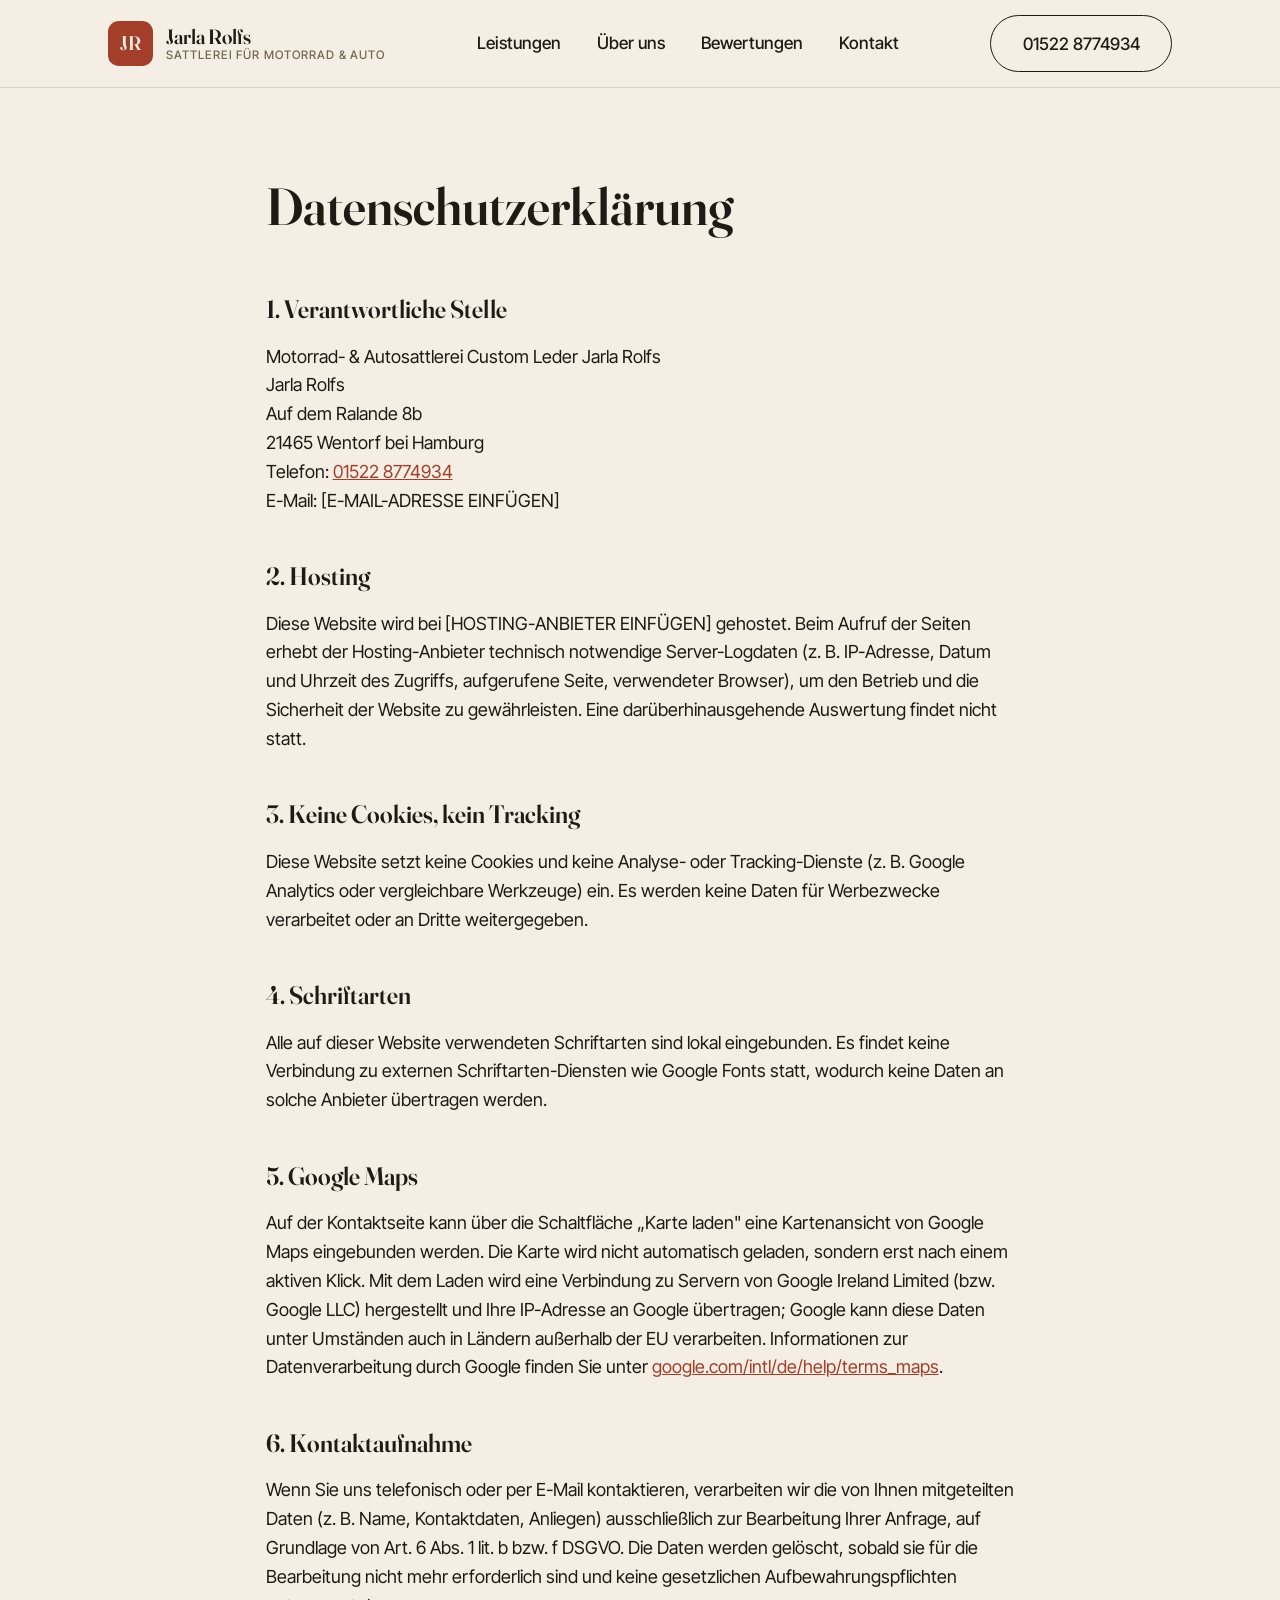
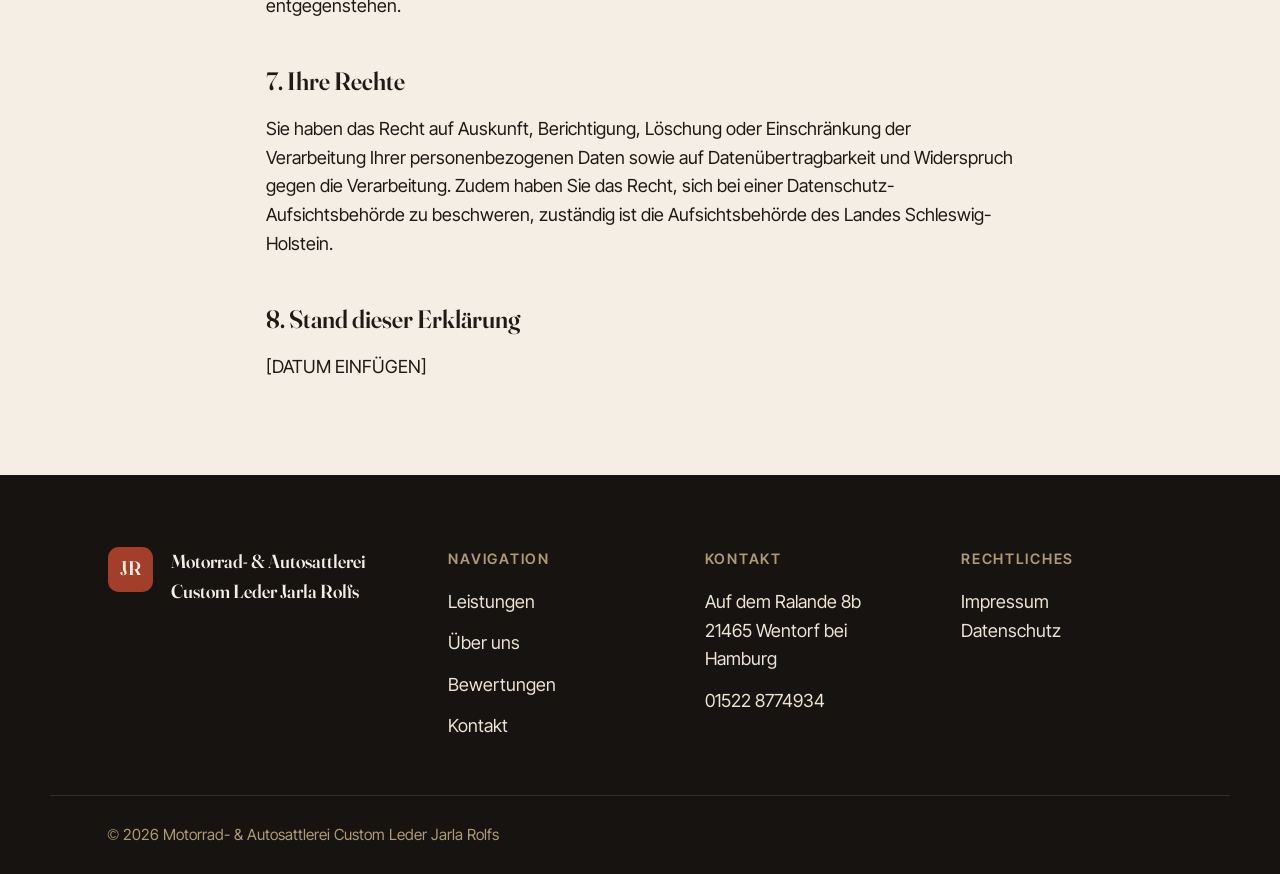
==== datenschutz.html @ fbc93535 "Add files via upload" ====
<!doctype html>
<html lang="de">
<head>
<meta charset="UTF-8">
<meta name="viewport" content="width=device-width, initial-scale=1">
<title>Datenschutz | Motorrad- &amp; Autosattlerei Custom Leder Jarla Rolfs</title>
<meta name="description" content="Datenschutzerklärung der Motorrad- & Autosattlerei Custom Leder Jarla Rolfs in Wentorf bei Hamburg gemäß DSGVO.">
<meta name="robots" content="noindex">

<link rel="icon" href="assets/images/favicon.svg" type="image/svg+xml">
<link rel="icon" href="assets/images/favicon-32.png" sizes="32x32" type="image/png">
<link rel="apple-touch-icon" href="assets/images/apple-touch-icon.png">

<link rel="preload" href="assets/fonts/InterTight-400.woff2" as="font" type="font/woff2" crossorigin>
<link rel="stylesheet" href="assets/css/styles.css">
</head>
<body>

<a href="#main" class="visually-hidden">Zum Inhalt springen</a>

<header class="site-header">
  <div class="wrap header-inner">
    <a href="index.html" class="logo" aria-label="Zur Startseite – Motorrad- &amp; Autosattlerei Custom Leder Jarla Rolfs">
      <span class="logo-mark" aria-hidden="true">JR</span>
      <span class="logo-word">Jarla Rolfs<small>Sattlerei für Motorrad &amp; Auto</small></span>
    </a>

    <nav class="main-nav" id="primary-nav-wrap" aria-label="Hauptnavigation">
      <ul id="primary-nav">
        <li><a href="index.html#leistungen">Leistungen</a></li>
        <li><a href="index.html#werkstatt">Über uns</a></li>
        <li><a href="index.html#bewertungen">Bewertungen</a></li>
        <li><a href="index.html#kontakt">Kontakt</a></li>
      </ul>
    </nav>

    <div class="header-actions">
      <a href="tel:+4915228774934" class="btn btn-outline">01522 8774934</a>
      <a href="tel:+4915228774934" class="btn btn-primary btn-call" aria-label="Anrufen: 01522 8774934">Anrufen</a>
      <button type="button" class="nav-toggle" aria-expanded="false" aria-controls="primary-nav-wrap" aria-label="Menü öffnen">
        <span></span><span></span><span></span>
      </button>
    </div>
  </div>
</header>

<main id="main" class="legal-page">
  <div class="wrap">
    <h1>Datenschutzerklärung</h1>

    <h2>1. Verantwortliche Stelle</h2>
    <p>
      Motorrad- &amp; Autosattlerei Custom Leder Jarla Rolfs<br>
      Jarla Rolfs<br>
      Auf dem Ralande 8b<br>
      21465 Wentorf bei Hamburg<br>
      Telefon: <a href="tel:+4915228774934">01522 8774934</a><br>
      E-Mail: [E-MAIL-ADRESSE EINFÜGEN]
    </p>

    <h2>2. Hosting</h2>
    <p>Diese Website wird bei [HOSTING-ANBIETER EINFÜGEN] gehostet. Beim Aufruf der Seiten erhebt der Hosting-Anbieter technisch notwendige Server-Logdaten (z. B. IP-Adresse, Datum und Uhrzeit des Zugriffs, aufgerufene Seite, verwendeter Browser), um den Betrieb und die Sicherheit der Website zu gewährleisten. Eine darüberhinausgehende Auswertung findet nicht statt.</p>

    <h2>3. Keine Cookies, kein Tracking</h2>
    <p>Diese Website setzt keine Cookies und keine Analyse- oder Tracking-Dienste (z. B. Google Analytics oder vergleichbare Werkzeuge) ein. Es werden keine Daten für Werbezwecke verarbeitet oder an Dritte weitergegeben.</p>

    <h2>4. Schriftarten</h2>
    <p>Alle auf dieser Website verwendeten Schriftarten sind lokal eingebunden. Es findet keine Verbindung zu externen Schriftarten-Diensten wie Google Fonts statt, wodurch keine Daten an solche Anbieter übertragen werden.</p>

    <h2>5. Google Maps</h2>
    <p>Auf der Kontaktseite kann über die Schaltfläche „Karte laden" eine Kartenansicht von Google Maps eingebunden werden. Die Karte wird nicht automatisch geladen, sondern erst nach einem aktiven Klick. Mit dem Laden wird eine Verbindung zu Servern von Google Ireland Limited (bzw. Google LLC) hergestellt und Ihre IP-Adresse an Google übertragen; Google kann diese Daten unter Umständen auch in Ländern außerhalb der EU verarbeiten. Informationen zur Datenverarbeitung durch Google finden Sie unter <a href="https://www.google.com/intl/de/help/terms_maps/" target="_blank" rel="noopener">google.com/intl/de/help/terms_maps</a>.</p>

    <h2>6. Kontaktaufnahme</h2>
    <p>Wenn Sie uns telefonisch oder per E-Mail kontaktieren, verarbeiten wir die von Ihnen mitgeteilten Daten (z. B. Name, Kontaktdaten, Anliegen) ausschließlich zur Bearbeitung Ihrer Anfrage, auf Grundlage von Art. 6 Abs. 1 lit. b bzw. f DSGVO. Die Daten werden gelöscht, sobald sie für die Bearbeitung nicht mehr erforderlich sind und keine gesetzlichen Aufbewahrungspflichten entgegenstehen.</p>

    <h2>7. Ihre Rechte</h2>
    <p>Sie haben das Recht auf Auskunft, Berichtigung, Löschung oder Einschränkung der Verarbeitung Ihrer personenbezogenen Daten sowie auf Datenübertragbarkeit und Widerspruch gegen die Verarbeitung. Zudem haben Sie das Recht, sich bei einer Datenschutz-Aufsichtsbehörde zu beschweren, zuständig ist die Aufsichtsbehörde des Landes Schleswig-Holstein.</p>

    <h2>8. Stand dieser Erklärung</h2>
    <p>[DATUM EINFÜGEN]</p>
  </div>
</main>

<footer class="site-footer">
  <div class="wrap footer-grid">
    <div class="footer-brand">
      <span class="logo-mark" aria-hidden="true">JR</span>
      <p>Motorrad- &amp; Autosattlerei<br>Custom Leder Jarla Rolfs</p>
    </div>

    <nav aria-label="Footer-Navigation">
      <h3>Navigation</h3>
      <ul>
        <li><a href="index.html#leistungen">Leistungen</a></li>
        <li><a href="index.html#werkstatt">Über uns</a></li>
        <li><a href="index.html#bewertungen">Bewertungen</a></li>
        <li><a href="index.html#kontakt">Kontakt</a></li>
      </ul>
    </nav>

    <div class="footer-contact">
      <h3>Kontakt</h3>
      <p>
        Auf dem Ralande 8b<br>21465 Wentorf bei Hamburg<br>
        <a href="tel:+4915228774934">01522 8774934</a>
      </p>
    </div>

    <div class="footer-legal">
      <h3>Rechtliches</h3>
      <ul>
        <li><a href="impressum.html">Impressum</a></li>
        <li><a href="datenschutz.html">Datenschutz</a></li>
      </ul>
    </div>
  </div>

  <div class="wrap footer-bottom">
    <p>© 2026 Motorrad- &amp; Autosattlerei Custom Leder Jarla Rolfs</p>
  </div>
</footer>

<script src="assets/js/main.js" defer></script>
</body>
</html>
---- assets/css/styles.css ----
/* ==========================================================================
   Motorrad- & Autosattlerei Custom Leder Jarla Rolfs
   ========================================================================== */

@font-face {
  font-family: "Fraunces Display";
  src: url("../fonts/Fraunces-Display-600.woff2") format("woff2");
  font-weight: 600;
  font-style: normal;
  font-display: swap;
}

@font-face {
  font-family: "Fraunces Accent";
  src: url("../fonts/Fraunces-Italic-Accent-460.woff2") format("woff2");
  font-weight: 460;
  font-style: italic;
  font-display: swap;
}

@font-face {
  font-family: "Inter Tight";
  src: url("../fonts/InterTight-400.woff2") format("woff2");
  font-weight: 400;
  font-style: normal;
  font-display: swap;
}

@font-face {
  font-family: "Inter Tight";
  src: url("../fonts/InterTight-500.woff2") format("woff2");
  font-weight: 500;
  font-style: normal;
  font-display: swap;
}

@font-face {
  font-family: "Inter Tight";
  src: url("../fonts/InterTight-600.woff2") format("woff2");
  font-weight: 600;
  font-style: normal;
  font-display: swap;
}

/* ---- tokens -------------------------------------------------------- */
:root {
  --ink: #201a16;
  --paper: #f4eee4;
  --paper-dim: #ece3d3;
  --coal: #171310;
  --accent: #a23e2a;
  --accent-dark: #7c2e1e;
  --accent-bright: #d1654b;
  --tan: #746750;
  --tan-light: #ac9a78;
  --line: #ded3c2;

  --font-display: "Fraunces Display", Georgia, "Times New Roman", serif;
  --font-accent: "Fraunces Accent", Georgia, "Times New Roman", serif;
  --font-body: "Inter Tight", -apple-system, BlinkMacSystemFont, "Segoe UI", sans-serif;

  --wrap: 1180px;
  --page-pad: clamp(1.25rem, 4.5vw, 4rem);

  --ease: cubic-bezier(0.22, 0.61, 0.36, 1);
}

/* ---- reset ----------------------------------------------------------- */
*,
*::before,
*::after {
  box-sizing: border-box;
}

html {
  font-size: clamp(16px, 15px + 0.25vw, 18px);
  -webkit-text-size-adjust: 100%;
  scroll-behavior: smooth;
}

@media (prefers-reduced-motion: reduce) {
  html {
    scroll-behavior: auto;
  }
  *,
  *::before,
  *::after {
    animation-duration: 0.01ms !important;
    animation-iteration-count: 1 !important;
    transition-duration: 0.01ms !important;
    scroll-behavior: auto !important;
  }
}

body {
  margin: 0;
  background: var(--paper);
  color: var(--ink);
  font-family: var(--font-body);
  font-weight: 400;
  line-height: 1.6;
  -webkit-font-smoothing: antialiased;
  text-rendering: optimizeLegibility;
}

img {
  max-width: 100%;
  display: block;
}

[hidden] {
  display: none !important;
}

a {
  color: inherit;
}

ul,
ol {
  list-style: none;
  margin: 0;
  padding: 0;
}

h1,
h2,
h3,
p,
dl,
dd {
  margin: 0;
}

button {
  font: inherit;
  color: inherit;
  background: none;
  border: none;
  cursor: pointer;
}

:focus-visible {
  outline: 3px solid var(--accent);
  outline-offset: 3px;
}

.wrap {
  max-width: var(--wrap);
  margin-inline: auto;
  padding-inline: var(--page-pad);
}

.visually-hidden {
  position: absolute;
  width: 1px;
  height: 1px;
  padding: 0;
  margin: -1px;
  overflow: hidden;
  clip: rect(0, 0, 0, 0);
  white-space: nowrap;
  border: 0;
}

/* ---- type -------------------------------------------------------- */
.eyebrow {
  font-family: var(--font-body);
  font-weight: 600;
  font-size: 0.8rem;
  letter-spacing: 0.16em;
  text-transform: uppercase;
  color: var(--tan);
  margin: 0 0 1rem;
}

.eyebrow-light {
  color: var(--paper-dim);
}

.display-xl {
  font-family: var(--font-display);
  font-weight: 600;
  font-size: clamp(2.6rem, 2.05rem + 3.6vw, 5.1rem);
  line-height: 1.02;
  letter-spacing: -0.01em;
  margin: 0;
  color: var(--paper);
}

.display-lg {
  font-family: var(--font-display);
  font-weight: 600;
  font-size: clamp(2.1rem, 1.75rem + 2.2vw, 3.4rem);
  line-height: 1.08;
  letter-spacing: -0.01em;
  margin: 0 0 1.5rem;
  color: var(--ink);
}

.display-xl em,
.display-lg em {
  font-family: var(--font-accent);
  font-style: italic;
  font-weight: 460;
  color: var(--accent);
}

.display-xl em {
  display: block;
  font-size: 0.62em;
  margin-top: 0.3em;
}

.lede {
  font-size: 1.05rem;
  line-height: 1.65;
  color: var(--ink);
  max-width: 42ch;
}

/* ---- buttons -------------------------------------------------------- */
.btn {
  display: inline-flex;
  align-items: center;
  justify-content: center;
  gap: 0.5em;
  min-height: 3rem;
  padding: 0.75rem 1.75rem;
  border-radius: 999px;
  font-family: var(--font-body);
  font-weight: 500;
  font-size: 0.95rem;
  text-decoration: none;
  border: 1.5px solid transparent;
  transition: background-color 0.2s var(--ease), color 0.2s var(--ease), border-color 0.2s var(--ease), transform 0.2s var(--ease);
  white-space: nowrap;
}

.btn:hover {
  transform: translateY(-1px);
}

.btn-primary {
  background: var(--accent);
  color: var(--paper);
}

.btn-primary:hover {
  background: var(--accent-dark);
}

.btn-outline {
  border-color: var(--ink);
  color: var(--ink);
}

.btn-outline:hover {
  background: var(--ink);
  color: var(--paper);
}

.btn-outline-light {
  border-color: rgba(244, 238, 228, 0.6);
  color: var(--paper);
}

.btn-outline-light:hover {
  background: var(--paper);
  color: var(--ink);
  border-color: var(--paper);
}

.btn-call {
  display: none;
}

/* ==========================================================================
   Header
   ========================================================================== */
.site-header {
  position: sticky;
  top: 0;
  z-index: 40;
  background: var(--paper);
  border-bottom: 1px solid var(--line);
}

.header-inner {
  display: flex;
  align-items: center;
  justify-content: space-between;
  gap: 1rem;
  padding-block: 0.85rem;
}

.logo {
  display: flex;
  align-items: center;
  gap: 0.75rem;
  text-decoration: none;
  color: var(--ink);
}

.logo-mark {
  display: flex;
  align-items: center;
  justify-content: center;
  width: 2.5rem;
  height: 2.5rem;
  flex-shrink: 0;
  border-radius: 0.6rem;
  background: var(--accent);
  color: var(--paper);
  font-family: var(--font-display);
  font-weight: 600;
  font-size: 1.1rem;
}

.logo-word {
  display: flex;
  flex-direction: column;
  line-height: 1.15;
  font-family: var(--font-display);
  font-weight: 600;
  font-size: 1.15rem;
}

.logo-word small {
  font-family: var(--font-body);
  font-weight: 500;
  font-size: 0.65rem;
  letter-spacing: 0.08em;
  text-transform: uppercase;
  color: var(--tan);
}

.main-nav ul {
  display: flex;
  align-items: center;
  gap: 2rem;
}

.main-nav a {
  text-decoration: none;
  font-weight: 500;
  font-size: 0.95rem;
  position: relative;
}

.main-nav a::after {
  content: "";
  position: absolute;
  left: 0;
  right: 0;
  bottom: -0.3rem;
  height: 2px;
  background: var(--accent);
  transform: scaleX(0);
  transform-origin: left;
  transition: transform 0.25s var(--ease);
}

.main-nav a:hover::after,
.main-nav a:focus-visible::after {
  transform: scaleX(1);
}

.nav-toggle {
  display: none;
  flex-direction: column;
  justify-content: center;
  gap: 5px;
  width: 44px;
  height: 44px;
  padding: 0;
}

.nav-toggle span {
  display: block;
  width: 22px;
  height: 2px;
  background: var(--ink);
  transition: transform 0.25s var(--ease), opacity 0.25s var(--ease);
}

.header-actions {
  display: flex;
  align-items: center;
  gap: 1rem;
}

@media (max-width: 899px) {
  .main-nav {
    position: fixed;
    inset: 0;
    top: 68px;
    background: var(--paper);
    padding: 2rem var(--page-pad);
    transform: translateY(-110%);
    transition: transform 0.3s var(--ease);
    overflow-y: auto;
  }

  .main-nav.is-open {
    transform: translateY(0);
  }

  .main-nav ul {
    flex-direction: column;
    align-items: flex-start;
    gap: 1.5rem;
  }

  .main-nav a {
    font-size: 1.4rem;
    font-family: var(--font-display);
    font-weight: 600;
  }

  .nav-toggle {
    display: flex;
  }

  .nav-toggle[aria-expanded="true"] span:nth-child(1) {
    transform: translateY(7px) rotate(45deg);
  }

  .nav-toggle[aria-expanded="true"] span:nth-child(2) {
    opacity: 0;
  }

  .nav-toggle[aria-expanded="true"] span:nth-child(3) {
    transform: translateY(-7px) rotate(-45deg);
  }

  .header-actions .btn-outline {
    display: none;
  }

  .btn-call {
    display: inline-flex;
    min-height: 44px;
    padding: 0 1.1rem;
  }
}

/* ==========================================================================
   Hero
   ========================================================================== */
.hero {
  position: relative;
  overflow: hidden;
  min-height: 92vh;
  display: flex;
  align-items: flex-end;
}

.hero-media {
  position: absolute;
  inset: 0;
  width: 100%;
  height: 100%;
  object-fit: cover;
  object-position: 62% 50%;
}

.hero-scrim {
  position: absolute;
  inset: 0;
  background: linear-gradient(
    100deg,
    rgba(23, 19, 16, 0.94) 0%,
    rgba(23, 19, 16, 0.78) 32%,
    rgba(23, 19, 16, 0.35) 62%,
    rgba(23, 19, 16, 0.15) 100%
  ),
    linear-gradient(0deg, rgba(23, 19, 16, 0.55) 0%, rgba(23, 19, 16, 0) 38%);
}

.hero-inner {
  position: relative;
  padding-block: 6rem 4rem;
  max-width: 44rem;
}

.hero-lead {
  color: var(--paper-dim);
  font-size: 1.05rem;
  max-width: 38ch;
  margin: 1.75rem 0 2.25rem;
}

.hero-actions {
  display: flex;
  flex-wrap: wrap;
  gap: 1rem;
}

@media (max-width: 599px) {
  .hero {
    min-height: 100vh;
  }
  .hero-inner {
    padding-block: 5rem 3rem;
  }
}

/* ==========================================================================
   Sections (generic)
   ========================================================================== */
.section {
  padding-block: clamp(4rem, 8vw, 7rem);
}

/* ---- about / layered media ------------------------------------------ */
.about-grid {
  display: grid;
  grid-template-columns: 1fr;
  gap: 3.5rem;
}

.about-media {
  position: relative;
  max-width: 24rem;
}

.media-card {
  position: relative;
  z-index: 2;
  overflow: hidden;
  border-radius: 0.25rem;
}

.media-card img {
  width: 100%;
  height: auto;
}

.media-card-backdrop {
  position: absolute;
  z-index: 1;
  top: 1.25rem;
  left: 1.25rem;
  right: -1.25rem;
  bottom: -1.25rem;
  background: var(--accent);
  border-radius: 0.25rem;
}

.about-content p + p {
  margin-top: 1.1rem;
  color: var(--ink);
  max-width: 54ch;
}

@media (min-width: 900px) {
  .about-grid {
    grid-template-columns: minmax(0, 0.85fr) minmax(0, 1.15fr);
    align-items: center;
    gap: 5rem;
  }
}

/* ---- marquee ---------------------------------------------------------- */
.marquee-band {
  overflow: hidden;
  border-block: 1px solid var(--line);
  background: var(--paper-dim);
}

.marquee {
  display: flex;
  white-space: nowrap;
  font-family: var(--font-display);
  font-weight: 600;
  font-size: clamp(3rem, 3vw + 2.5rem, 6.5rem);
  line-height: 1;
  padding-block: 0.35em;
  color: transparent;
  -webkit-text-stroke: 1.5px var(--ink);
  animation: marquee-scroll 28s linear infinite;
  width: max-content;
}

.marquee span {
  padding-inline: 0.4em;
}

.marquee span:first-child {
  color: var(--ink);
  -webkit-text-stroke: 0;
}

@keyframes marquee-scroll {
  from {
    transform: translateX(0);
  }
  to {
    transform: translateX(-50%);
  }
}

@media (prefers-reduced-motion: reduce) {
  .marquee {
    animation: none;
  }
}

/* ---- services ---------------------------------------------------------- */
.service-list {
  display: grid;
  gap: 0;
  margin-top: 3rem;
  border-top: 1px solid var(--line);
}

.service-list li {
  display: grid;
  grid-template-columns: 3.5rem 1fr;
  gap: 1.5rem;
  padding-block: 2rem;
  border-bottom: 1px solid var(--line);
}

.service-num {
  font-family: var(--font-display);
  font-weight: 600;
  font-size: 1.1rem;
  color: var(--accent);
}

.service-list h3 {
  font-family: var(--font-display);
  font-weight: 600;
  font-size: 1.35rem;
  margin: 0 0 0.6rem;
}

.service-list p {
  max-width: 56ch;
  color: var(--ink);
}

@media (min-width: 700px) {
  .service-list li {
    grid-template-columns: 5rem 1fr;
  }
}

/* ---- reviews ------------------------------------------------------ */
.reviews {
  background: var(--coal);
  color: var(--paper);
}

.reviews .eyebrow {
  color: var(--tan-light);
}

.reviews .display-lg {
  color: var(--paper);
}

.reviews .display-lg em {
  font-size: 0.55em;
  display: block;
  margin-top: 0.35em;
  color: var(--accent-bright);
}

.rating-line {
  display: flex;
  align-items: baseline;
  gap: 0.75rem;
  margin-bottom: 2.5rem;
  flex-wrap: wrap;
}

.rating-value {
  font-family: var(--font-display);
  font-weight: 600;
  font-size: 2.75rem;
  color: var(--paper);
}

.rating-source {
  color: var(--tan-light);
  font-size: 0.95rem;
}

.review-grid {
  display: grid;
  gap: 1.5rem;
  margin-bottom: 3rem;
}

.review-card {
  padding: 1.75rem;
  border: 1px solid rgba(244, 238, 228, 0.18);
  border-radius: 0.25rem;
}

.review-theme {
  font-family: var(--font-display);
  font-weight: 600;
  font-size: 1.1rem;
  margin-bottom: 0.6rem;
  color: var(--paper);
}

.review-card p:last-child {
  color: var(--paper-dim);
  font-size: 0.95rem;
}

@media (min-width: 700px) {
  .review-grid {
    grid-template-columns: repeat(3, 1fr);
  }
}

/* ---- contact -------------------------------------------------------- */
.contact-grid {
  display: grid;
  gap: 3rem;
}

.contact-info dl {
  margin-top: 2rem;
  display: grid;
  gap: 1.5rem;
}

.contact-info dt {
  font-weight: 600;
  font-size: 0.85rem;
  text-transform: uppercase;
  letter-spacing: 0.1em;
  color: var(--tan);
  margin-bottom: 0.3rem;
}

.contact-info dd {
  font-size: 1.05rem;
}

.contact-info dd a {
  text-decoration: none;
  border-bottom: 1.5px solid var(--accent);
}

.contact-info .btn {
  margin-top: 2.25rem;
}

.contact-map {
  display: flex;
  flex-direction: column;
  gap: 1rem;
  align-items: flex-start;
}

.map-note {
  font-size: 0.85rem;
  color: var(--tan);
  max-width: 42ch;
}

.map-note a {
  color: var(--tan);
}

#map-container {
  width: 100%;
}

#map-container iframe {
  width: 100%;
  aspect-ratio: 16 / 10;
  border-radius: 0.25rem;
  border: 1px solid var(--line);
}

@media (min-width: 900px) {
  .contact-grid {
    grid-template-columns: minmax(0, 0.9fr) minmax(0, 1.1fr);
    gap: 4rem;
  }
}

/* ==========================================================================
   Footer
   ========================================================================== */
.site-footer {
  background: var(--coal);
  color: var(--paper-dim);
}

.footer-grid {
  display: grid;
  gap: 2.5rem;
  padding-block: 4rem 3rem;
}

.footer-brand {
  display: flex;
  align-items: flex-start;
  gap: 1rem;
}

.footer-brand p {
  font-family: var(--font-display);
  font-weight: 600;
  font-size: 1.05rem;
  color: var(--paper);
}

.site-footer h3 {
  font-size: 0.8rem;
  text-transform: uppercase;
  letter-spacing: 0.12em;
  color: var(--tan-light);
  margin-bottom: 1rem;
  font-weight: 600;
}

.site-footer nav ul,
.footer-contact p {
  display: grid;
  gap: 0.7rem;
}

.site-footer a {
  text-decoration: none;
}

.site-footer nav a:hover,
.footer-legal a:hover {
  color: var(--paper);
}

.footer-bottom {
  border-top: 1px solid rgba(244, 238, 228, 0.12);
  padding-block: 1.5rem;
  font-size: 0.85rem;
  color: var(--tan-light);
}

@media (min-width: 700px) {
  .footer-grid {
    grid-template-columns: 1.4fr 1fr 1fr 1fr;
  }
}

/* ==========================================================================
   Legal pages
   ========================================================================== */
.legal-page {
  padding-block: clamp(3rem, 6vw, 5rem);
}

.legal-page .wrap {
  max-width: 48rem;
}

.legal-page h1 {
  font-family: var(--font-display);
  font-weight: 600;
  font-size: clamp(2rem, 1.6rem + 2vw, 2.9rem);
  margin-bottom: 2rem;
}

.legal-page h2 {
  font-family: var(--font-display);
  font-weight: 600;
  font-size: 1.4rem;
  margin: 2.25rem 0 0.75rem;
}

.legal-page p,
.legal-page li {
  color: var(--ink);
  margin-bottom: 0.9rem;
}

.legal-page ul {
  list-style: disc;
  padding-left: 1.4rem;
}

.legal-page a {
  color: var(--accent);
}

/* ==========================================================================
   Scroll reveal
   ========================================================================== */
[data-reveal] {
  opacity: 0;
  transform: translateY(16px);
  transition: opacity 0.7s var(--ease), transform 0.7s var(--ease);
}

[data-reveal].is-visible {
  opacity: 1;
  transform: translateY(0);
}

@media (prefers-reduced-motion: reduce) {
  [data-reveal] {
    opacity: 1;
    transform: none;
    transition: none;
  }
}
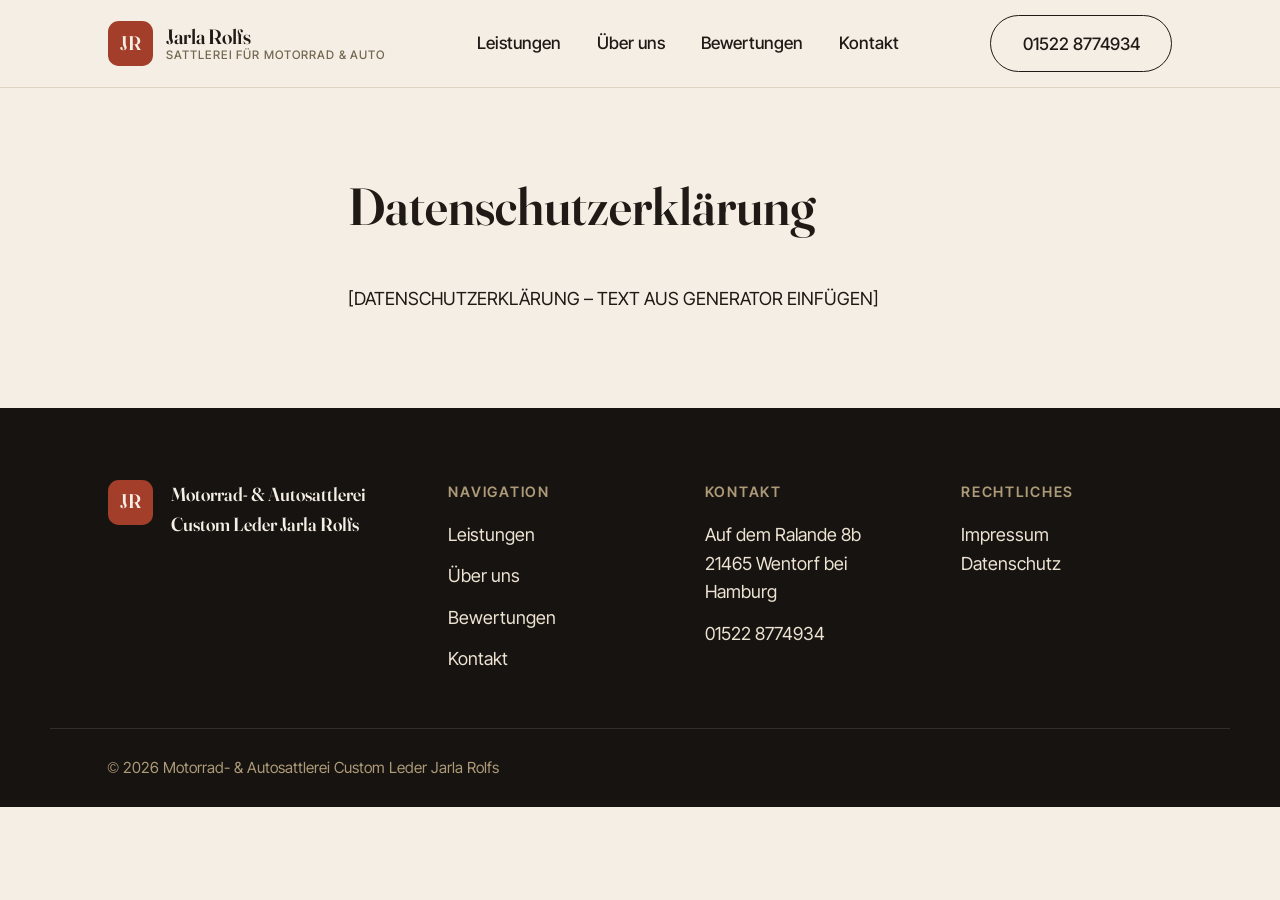
==== commit e818fdb3: "Add files via upload" ====
--- a/datenschutz.html
+++ b/datenschutz.html
@@ -47,37 +47,7 @@
 <main id="main" class="legal-page">
   <div class="wrap">
     <h1>Datenschutzerklärung</h1>
-
-    <h2>1. Verantwortliche Stelle</h2>
-    <p>
-      Motorrad- &amp; Autosattlerei Custom Leder Jarla Rolfs<br>
-      Jarla Rolfs<br>
-      Auf dem Ralande 8b<br>
-      21465 Wentorf bei Hamburg<br>
-      Telefon: <a href="tel:+4915228774934">01522 8774934</a><br>
-      E-Mail: [E-MAIL-ADRESSE EINFÜGEN]
-    </p>
-
-    <h2>2. Hosting</h2>
-    <p>Diese Website wird bei [HOSTING-ANBIETER EINFÜGEN] gehostet. Beim Aufruf der Seiten erhebt der Hosting-Anbieter technisch notwendige Server-Logdaten (z. B. IP-Adresse, Datum und Uhrzeit des Zugriffs, aufgerufene Seite, verwendeter Browser), um den Betrieb und die Sicherheit der Website zu gewährleisten. Eine darüberhinausgehende Auswertung findet nicht statt.</p>
-
-    <h2>3. Keine Cookies, kein Tracking</h2>
-    <p>Diese Website setzt keine Cookies und keine Analyse- oder Tracking-Dienste (z. B. Google Analytics oder vergleichbare Werkzeuge) ein. Es werden keine Daten für Werbezwecke verarbeitet oder an Dritte weitergegeben.</p>
-
-    <h2>4. Schriftarten</h2>
-    <p>Alle auf dieser Website verwendeten Schriftarten sind lokal eingebunden. Es findet keine Verbindung zu externen Schriftarten-Diensten wie Google Fonts statt, wodurch keine Daten an solche Anbieter übertragen werden.</p>
-
-    <h2>5. Google Maps</h2>
-    <p>Auf der Kontaktseite kann über die Schaltfläche „Karte laden" eine Kartenansicht von Google Maps eingebunden werden. Die Karte wird nicht automatisch geladen, sondern erst nach einem aktiven Klick. Mit dem Laden wird eine Verbindung zu Servern von Google Ireland Limited (bzw. Google LLC) hergestellt und Ihre IP-Adresse an Google übertragen; Google kann diese Daten unter Umständen auch in Ländern außerhalb der EU verarbeiten. Informationen zur Datenverarbeitung durch Google finden Sie unter <a href="https://www.google.com/intl/de/help/terms_maps/" target="_blank" rel="noopener">google.com/intl/de/help/terms_maps</a>.</p>
-
-    <h2>6. Kontaktaufnahme</h2>
-    <p>Wenn Sie uns telefonisch oder per E-Mail kontaktieren, verarbeiten wir die von Ihnen mitgeteilten Daten (z. B. Name, Kontaktdaten, Anliegen) ausschließlich zur Bearbeitung Ihrer Anfrage, auf Grundlage von Art. 6 Abs. 1 lit. b bzw. f DSGVO. Die Daten werden gelöscht, sobald sie für die Bearbeitung nicht mehr erforderlich sind und keine gesetzlichen Aufbewahrungspflichten entgegenstehen.</p>
-
-    <h2>7. Ihre Rechte</h2>
-    <p>Sie haben das Recht auf Auskunft, Berichtigung, Löschung oder Einschränkung der Verarbeitung Ihrer personenbezogenen Daten sowie auf Datenübertragbarkeit und Widerspruch gegen die Verarbeitung. Zudem haben Sie das Recht, sich bei einer Datenschutz-Aufsichtsbehörde zu beschweren, zuständig ist die Aufsichtsbehörde des Landes Schleswig-Holstein.</p>
-
-    <h2>8. Stand dieser Erklärung</h2>
-    <p>[DATUM EINFÜGEN]</p>
+    <p>[DATENSCHUTZERKLÄRUNG – TEXT AUS GENERATOR EINFÜGEN]</p>
   </div>
 </main>
 
--- a/assets/css/styles.css
+++ b/assets/css/styles.css
@@ -562,51 +562,6 @@
   }
 }
 
-/* ---- marquee ---------------------------------------------------------- */
-.marquee-band {
-  overflow: hidden;
-  border-block: 1px solid var(--line);
-  background: var(--paper-dim);
-}
-
-.marquee {
-  display: flex;
-  white-space: nowrap;
-  font-family: var(--font-display);
-  font-weight: 600;
-  font-size: clamp(3rem, 3vw + 2.5rem, 6.5rem);
-  line-height: 1;
-  padding-block: 0.35em;
-  color: transparent;
-  -webkit-text-stroke: 1.5px var(--ink);
-  animation: marquee-scroll 28s linear infinite;
-  width: max-content;
-}
-
-.marquee span {
-  padding-inline: 0.4em;
-}
-
-.marquee span:first-child {
-  color: var(--ink);
-  -webkit-text-stroke: 0;
-}
-
-@keyframes marquee-scroll {
-  from {
-    transform: translateX(0);
-  }
-  to {
-    transform: translateX(-50%);
-  }
-}
-
-@media (prefers-reduced-motion: reduce) {
-  .marquee {
-    animation: none;
-  }
-}
-
 /* ---- services ---------------------------------------------------------- */
 .service-list {
   display: grid;
@@ -861,7 +816,7 @@
 }
 
 .legal-page .wrap {
-  max-width: 48rem;
+  max-width: 70ch;
 }
 
 .legal-page h1 {
@@ -869,6 +824,7 @@
   font-weight: 600;
   font-size: clamp(2rem, 1.6rem + 2vw, 2.9rem);
   margin-bottom: 2rem;
+  max-width: 100%;
 }
 
 .legal-page h2 {
@@ -876,11 +832,19 @@
   font-weight: 600;
   font-size: 1.4rem;
   margin: 2.25rem 0 0.75rem;
+}
+
+.legal-page h3 {
+  font-family: var(--font-display);
+  font-weight: 600;
+  font-size: 1.15rem;
+  margin: 1.75rem 0 0.6rem;
 }
 
 .legal-page p,
 .legal-page li {
   color: var(--ink);
+  line-height: 1.7;
   margin-bottom: 0.9rem;
 }
 
